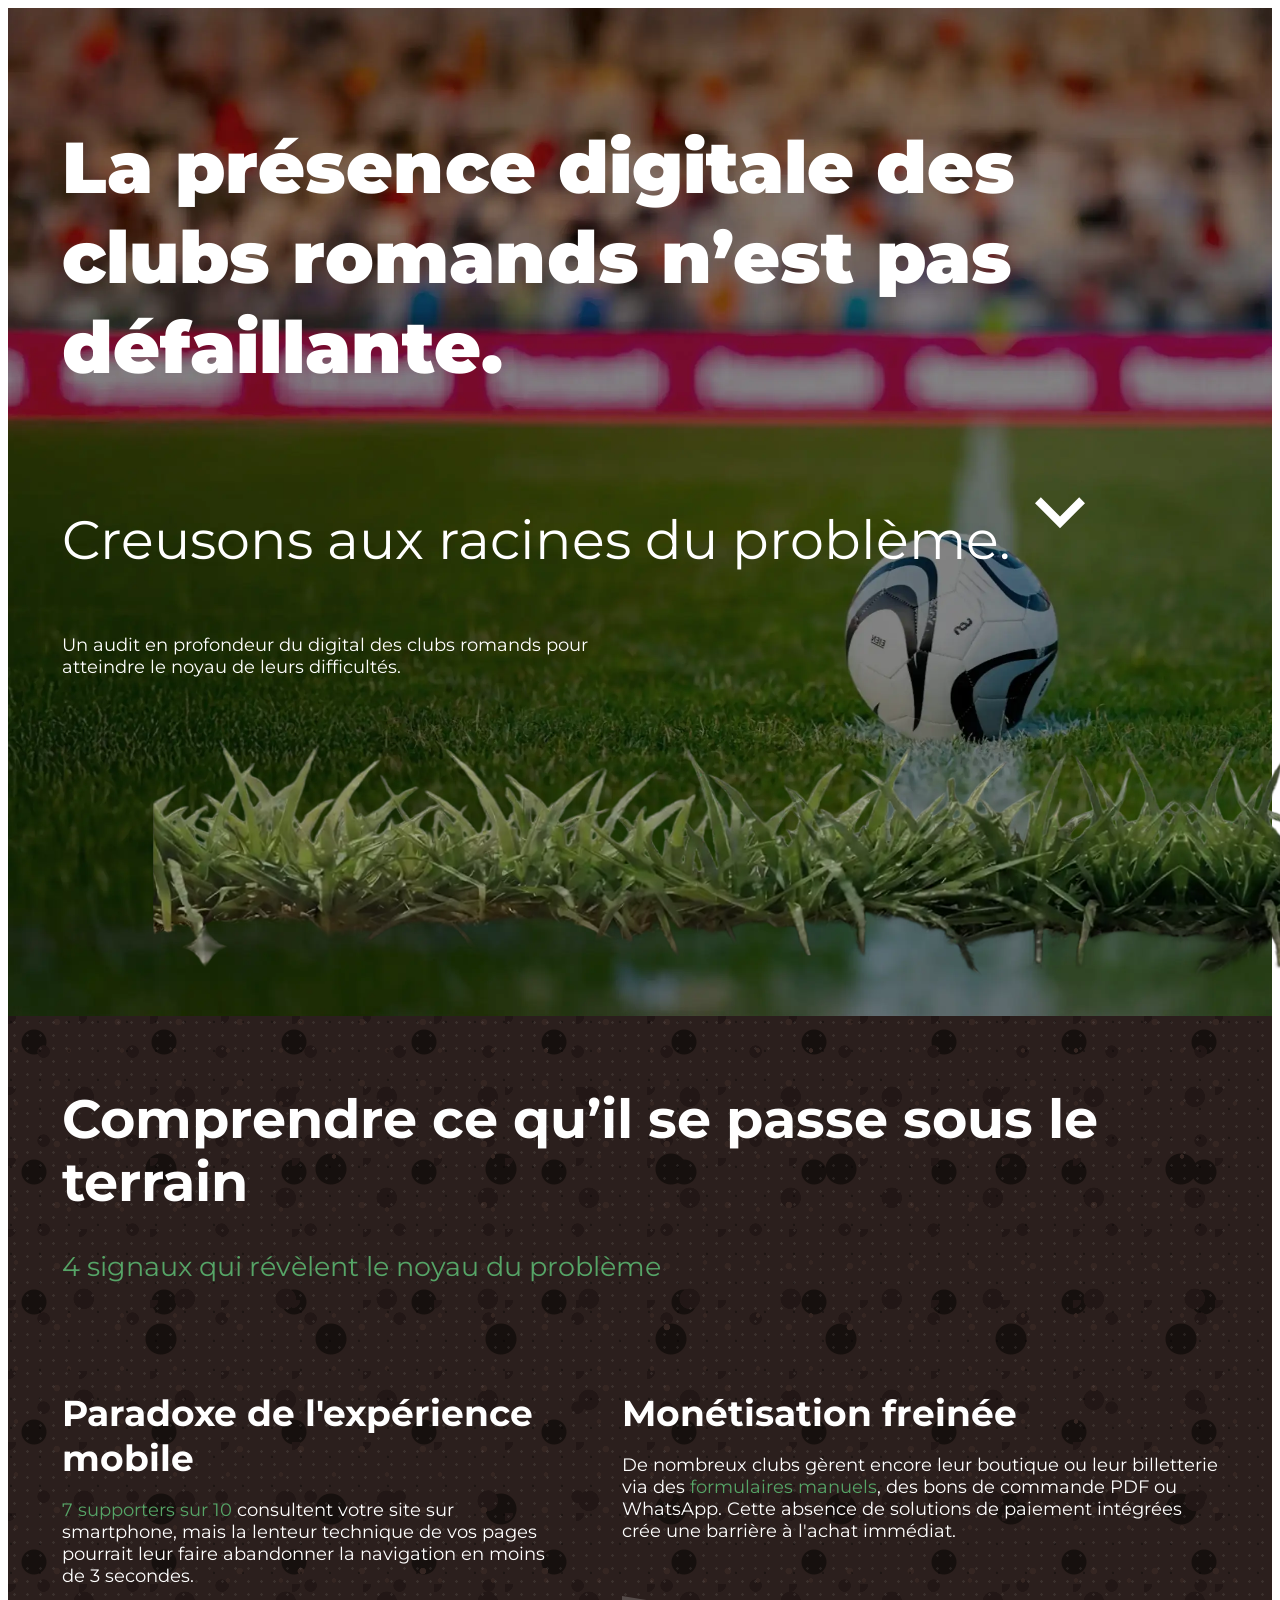
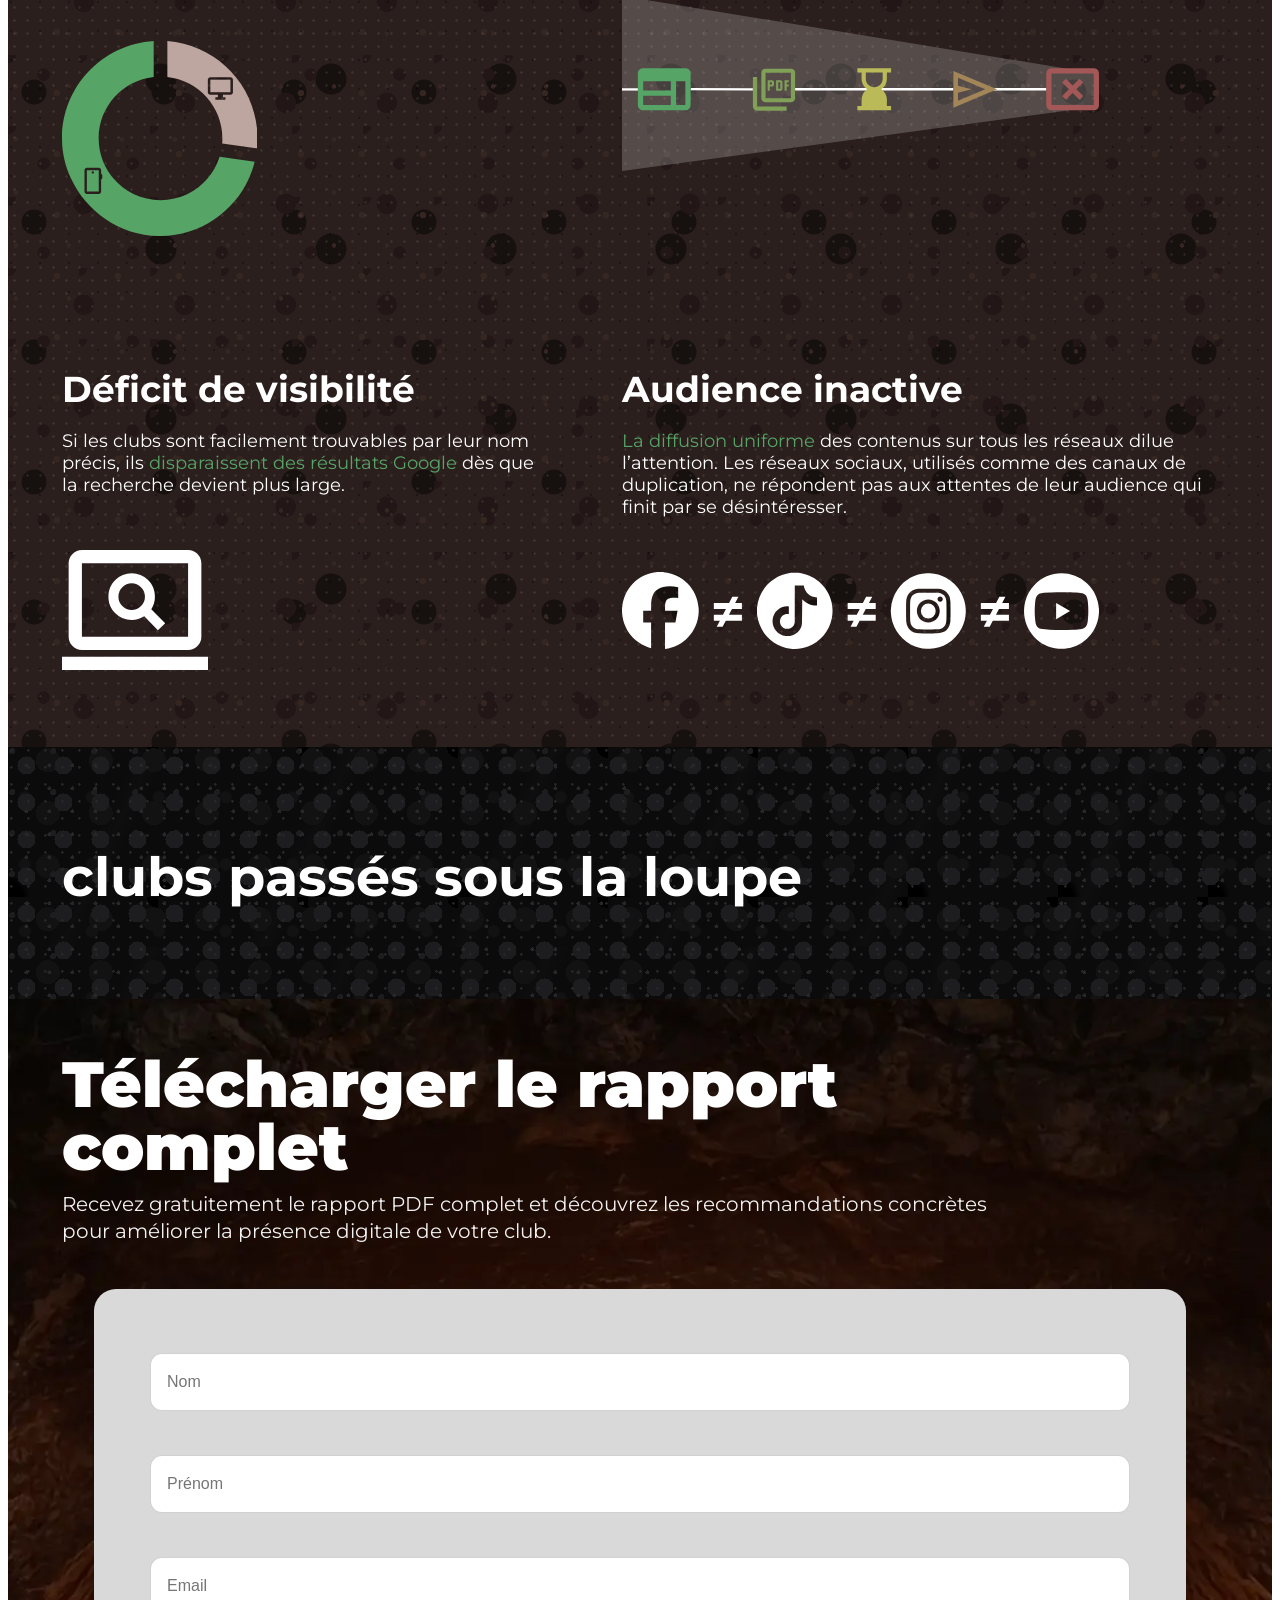
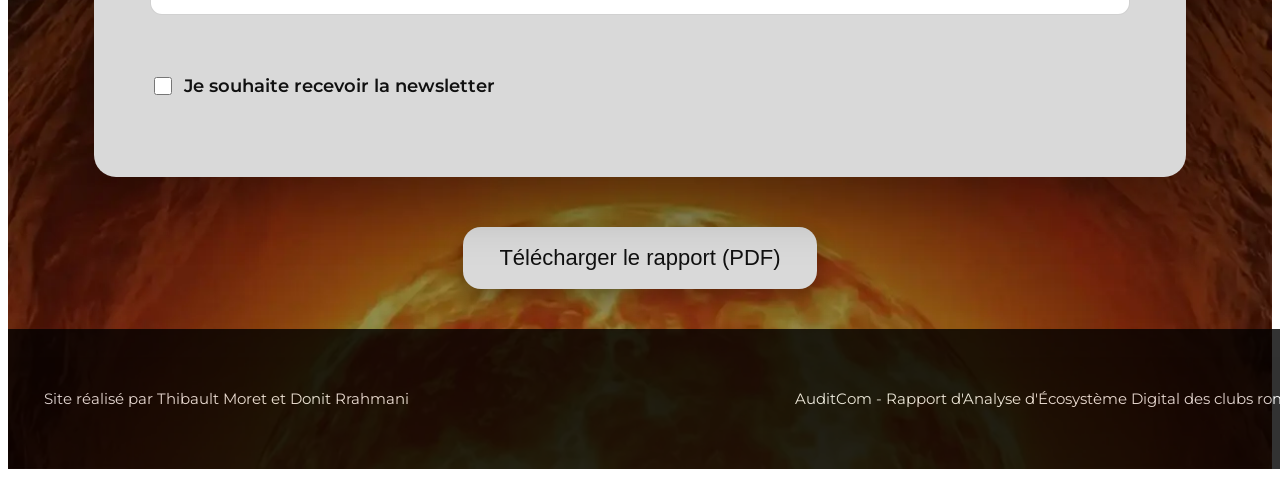
==== index.html @ 9ceaf9d6 "Test d'inversion des sections pour compréhension du concept" ====
<!DOCTYPE html>
<html lang="fr">

<head>
    <meta charset="UTF-8">
    <meta name="viewport" content="width=device-width, initial-scale=1.0">
    <title>Rapport d'analyse d'écosystème digital des clubs de football romands</title>
    <link rel="stylesheet" href="css/style.css">
    <script src="src/main.js" type="module" defer></script>

</head>

<body>
    <section id="hero">
        <h1>La présence digitale des clubs romands n’est pas défaillante.</h1>
        <div>
            <h2>Creusons aux racines du problème.</h2>
            <a href="#teams">
                <img src="img/arrow_down.svg" alt="Voir les équipes">
            </a>
        </div>
        <p>Un audit en profondeur du digital des clubs romands pour atteindre le noyau de leurs difficultés.</p>
        <img src="/img/grass-hero.webp" class="divider-img">

    </section>
    <section id="insights" class="soil-background">
        <h2>Comprendre ce qu’il se passe sous le terrain</h2>
        <h4>4 signaux qui révèlent le noyau du problème</h4>
        <div class="insight-grid">
            <div id="mobile-experience" class="insight">
                <h3>Paradoxe de l'expérience mobile</h3>
                <p><strong>7 supporters sur 10</strong> consultent votre site sur smartphone, mais la lenteur technique
                    de vos pages
                    pourrait
                    leur faire abandonner la navigation en moins de 3 secondes.</p>
                <img src="img/graphic.svg" alt="Graphique des supports digitaux">
            </div>
            <div id="conversion-tunel" class="insight">
                <h3>Monétisation freinée</h3>
                <p>De nombreux clubs gèrent encore leur boutique ou leur billetterie via des <strong>formulaires
                        manuels</strong>, des
                    bons
                    de commande PDF ou WhatsApp. Cette absence de solutions de paiement intégrées crée une barrière à
                    l'achat immédiat.</p>
                <img src="img/conversion_tunel.svg" alt="Tunel de conversion">
            </div>
            <div id="search" class="insight">
                <h3>Déficit de visibilité</h3>
                <p>Si les clubs sont facilement trouvables par leur nom précis, ils <strong>disparaissent des résultats
                        Google</strong>
                    dès que la recherche devient plus large.</p>
                <img src="img/web_search.svg" alt="Icône de recherche web">
            </div>
            <div id="social-media" class="insight">
                <h3>Audience inactive</h3>
                <p><strong>La diffusion uniforme</strong> des contenus sur tous les réseaux dilue l’attention. Les
                    réseaux sociaux,
                    utilisés comme des canaux de duplication, ne répondent pas aux attentes de leur audience qui finit
                    par se
                    désintéresser.</p>
                <img src="img/social_media.svg" alt="La différence d'audience entre les réseaux sociaux">
            </div>
        </div>
    </section>
    <section id="teams" class="stone-background">
        <!-- data-bind-global="count" : Affiche le nombre total de rapports (métadonnées globales) -->
        <h2><span data-bind-global="count"></span> clubs passés sous la loupe</h2>
        <!-- id="teamList" : Conteneur où seront ajoutés dynamiquement les éléments de l'équipe. Le nom de cet ID ne doit pas être modifié. -->
        <div id="teamList">
        </div>
    </section>
    <section id="download">
        <div class="download-intro">
            <h2>Télécharger le rapport complet</h2>
            <p>Recevez gratuitement le rapport PDF complet et découvrez les recommandations concrètes pour améliorer la
                présence digitale de votre club.</p>
        </div>
        <!-- id="messageContainer" : Conteneur pour afficher les messages de succès ou d'erreur. Le nom de cet ID ne doit pas être modifié. -->
        <div id="messageContainer">
        </div>

        <!-- id="downloadForm" : Formulaire pour télécharger le PDF. Le nom de cet ID ne doit pas être modifié. -->
        <form id="downloadForm">
            <input type="text" name="lastName" placeholder="Nom">
            <input type="text" name="firstName" placeholder="Prénom">
            <input type="email" name="email" placeholder="Email">
            <input type="checkbox" name="newsletterAgreement" id="consent">
            <label for="consent">Je souhaite recevoir la newsletter</label>
        </form>

        <button type="submit" form="downloadForm" class="download-button">
            Télécharger le rapport (PDF)
        </button>
        <footer>
            <h5>Site réalisé par Thibault Moret et Donit Rrahmani</h5>
            <h5>AuditCom - Rapport d'Analyse d'Écosystème Digital des clubs romands</h5>
        </footer>
    </section>

</body>

</html>
---- css/style.css ----
@import "reset.css";
@import "default-style.css";
@import "variables.css";
@import "soil.css";
@import "stone.css";
@import "animation.css";
@import "responsive.css";

section#hero {
    height: 100vh;
    /* Image background */
    background-image:
        url('/img/hero-background.webp');

    /* Centering and scaling the background */
    background-position: bottom;
    background-repeat: no-repeat;
    background-size: cover;

    h1 {
        line-height: 5rem;
        margin-bottom: var(--big-space);
    }

    h2 {
        font-weight: var(--regular);
        font-size: 3rem;
    }

    div {
        display: flex;
    }

    a img {
        position: relative;
        z-index: 3;
        width: 100px;
        justify-self: center;
    }

    p {
        width: 50%;
    }
}

.divider-img {
    display: block;
    position: absolute;
    z-index: 2;
    left: 0;
    bottom: -100px;
    height: 800px;
    object-fit: cover;
}

section#teams {

    h2 {
        margin-bottom: calc(2*var(--space));
    }

    div {
        display: flex;
        flex-wrap: wrap;
        gap: var(--space);
        text-align: center;

        * {
            font-size: 1.5rem;
            font-weight: var(--regular);
            padding: 0 0.5rem;
        }
    }
}

section#insights {
    h2 {
        margin-top: var(--space);
        margin-bottom: var(--space);
    }

    h4 {
        font-size: 1.5rem;
        font-weight: var(--regular);
        color: var(--color-accent);
    }

    div.insight-grid {
        margin-top: var(--big-space);
        display: grid;
        grid-template-columns: 9fr 11fr;
        grid-template-rows: auto auto;
        gap: var(--big-space);

        div {
            margin-bottom: var(--space);

            h3 {
                line-height: 2.5rem;
                margin-bottom: var(--space);
            }

            img {
                margin-top: 2rem;
            }
        }
    }
}

div#mobile-experience {
    img {
        justify-self: center;
        width: 40%;
    }
}

div#conversion-tunel {
    img {
        justify-self: center;
        width: 80%;
    }
}

div#search {
    img {
        justify-self: center;
        width: 30%;
    }
}

div#social-media {
    img {
        justify-self: center;
        width: 80%;
    }
}


/* SECTION DOWNLOAD (style maquette) */
section#download {
    position: relative;/*
    min-height: 100vh;
    padding: 70px 60px;
    overflow: hidden; */
    font-style: normal;
    padding-bottom: 10rem;
    background-image:
        url('/img/form-background.webp');

    /* Centering and scaling the background */
    background-position: bottom;
    background-repeat: no-repeat;
    background-size: cover;
    display: flex;
    flex-direction: column;
    align-items: flex-start;
    gap: 22px;
}

/* Overlay sombre pour lisibilité */
section#download::before {
    content: "";
    position: absolute;
    inset: 0;
    /*     background:
      linear-gradient(90deg, rgba(0,0,0,.55), rgba(0,0,0,.20) 60%, rgba(0,0,0,.08)),
      radial-gradient(circle at top left, rgba(255,255,255,.10), transparent 55%);
 */
    pointer-events: none;
}

/* Mettre le contenu au-dessus de l’overlay */
section#download .download-intro,
section#download #messageContainer,
section#download #downloadForm {
    position: relative;
    z-index: 1;
}

/* Titre + texte comme la maquette */
section#download .download-intro {
    max-width: 980px;
}

section#download .download-intro h2 {
    margin: 0 0 12px 0;
    color: #fff;
    font-size: clamp(42px, 5vw, 64px);
    font-weight: 900;

    /*     text-decoration: underline; */
    text-underline-offset: 12px;
    text-decoration-thickness: 4px;
}

section#download .download-intro p {
    margin: 0;
    max-width: 75ch;
    line-height: 1.35;
    font-size: clamp(16px, 1.6vw, 20px);
    opacity: 0.95;
}

/* Message container aligné */
section#download #messageContainer {
    width: min(980px, 92vw);
    align-self: center;
}

/* LA BOÎTE (le form devient la card) */
section#download #downloadForm {
    width: min(980px, 92vw);
    min-height: 360px;

    background: #d9d9d9;
    border-radius: 22px;
    padding: 64px 56px;

    box-shadow: 0 22px 60px rgba(0, 0, 0, .35);
    border: none;

    align-self: center;

    display: grid;
    gap: 14px;
}

/* Champs */
section#download #downloadForm input[type="text"],
section#download #downloadForm input[type="email"] {
    height: 56px;
    border-radius: 12px;
    border: 1px solid rgba(0, 0, 0, .18);
    padding: 0 16px;
    font-size: 16px;
    background: #fff;
    outline: none;
}

section#download #downloadForm input[type="text"]:focus,
section#download #downloadForm input[type="email"]:focus {
    border-color: rgba(0, 0, 0, .35);
    box-shadow: 0 0 0 4px rgba(0, 0, 0, .10);
}

/* Checkbox + label sur une ligne */
section#download #downloadForm #consent {
    width: 18px;
    height: 18px;
    accent-color: #111;
}

section#download #downloadForm label[for="consent"] {
    color: #111;
    font-weight: 600;
}

/* Place checkbox et label côte à côte */
section#download #downloadForm #consent,
section#download #downloadForm label[for="consent"] {
    align-self: center;
}

section#download #downloadForm #consent {
    justify-self: start;
}

/* Astuce pour les mettre sur la même ligne dans une grid :
   on force checkbox + label à occuper 2 colonnes */
section#download #downloadForm {
    grid-template-columns: 20px 1fr;
}

section#download #downloadForm input[type="text"],
section#download #downloadForm input[type="email"] {
    grid-column: 1 / -1;
}

section#download #downloadForm #consent {
    grid-column: 1 / 2;
}

section#download #downloadForm label[for="consent"] {
    grid-column: 2 / -1;
}

.download-button {
    align-self: center;
    margin-top: 28px;

    border: none;
    border-radius: 18px;
    padding: 18px 36px;

    background: #d9d9d9;
    color: #111;

    font-size: 22px;
    font-weight: 500;

    cursor: pointer;
    box-shadow: 0 10px 20px rgba(0, 0, 0, .25);

    transition: transform .15s ease, box-shadow .15s ease;
}

.download-button:hover {
    transform: translateY(-2px);
    box-shadow: 0 14px 26px rgba(0, 0, 0, .35);
}

footer {
    /* annule le padding du body */
    width: 100vw;
    position: absolute;
    bottom: 0;
    left: 0;
    background-color: rgb(0, 0, 0);
    font-weight: var(--regular);
    background-color: black;
    opacity: 0.8;
    padding: 2rem;
    display: flex;
    justify-content: space-between;

    :nth-child(2) {
        text-align: right;
    }

    h5 {
        font-weight: var(--regular);
    }
}



@media screen and (max-width: 800px) {
    html {
        font-size: 16px;

        section {
            padding: 2rem;
        }

        #hero {
            background-position: calc(50% - 200px) bottom;
            display: flex;
            flex-direction: column;
            justify-content: space-around;

            h1 {
                font-size: 2rem;
                line-height: 3rem;
            }

            h2 {
                font-size: 2rem;
                line-height: 3rem;
                margin-bottom: var(--space);
            }

            div {
                flex-direction: column;
            }

            p {
                width: 100%;
            }
        }

        .divider-img {
            height: 500px;
            bottom: -70px;
        }

        #teams {
            h2 {
                font-size: 2rem;
                line-height: 3rem;
            }

            div#teamList {
                display: grid;
                gap: 0;
                grid-template-columns: 1fr 1fr;
                align-items: center;
                justify-items: left;

                * {
                    padding: 0.2rem 0;
                    font-size: 0.8rem;
                }
            }
        }

        #insights {
            h2 {
                font-size: 2rem;
                line-height: 3rem;
            }

            h4 {
                font-size: 1rem;
            }

            div.insight-grid {
                display: flex;
                flex-direction: column;

                h3 {
                    font-size: 2rem;
                }
            }
        }

        footer {
            :nth-child(2) {
                text-align: right;
            }

            h5 {
                font-size: 0.6rem;
                font-weight: var(--regular);
            }
        }
    }
}
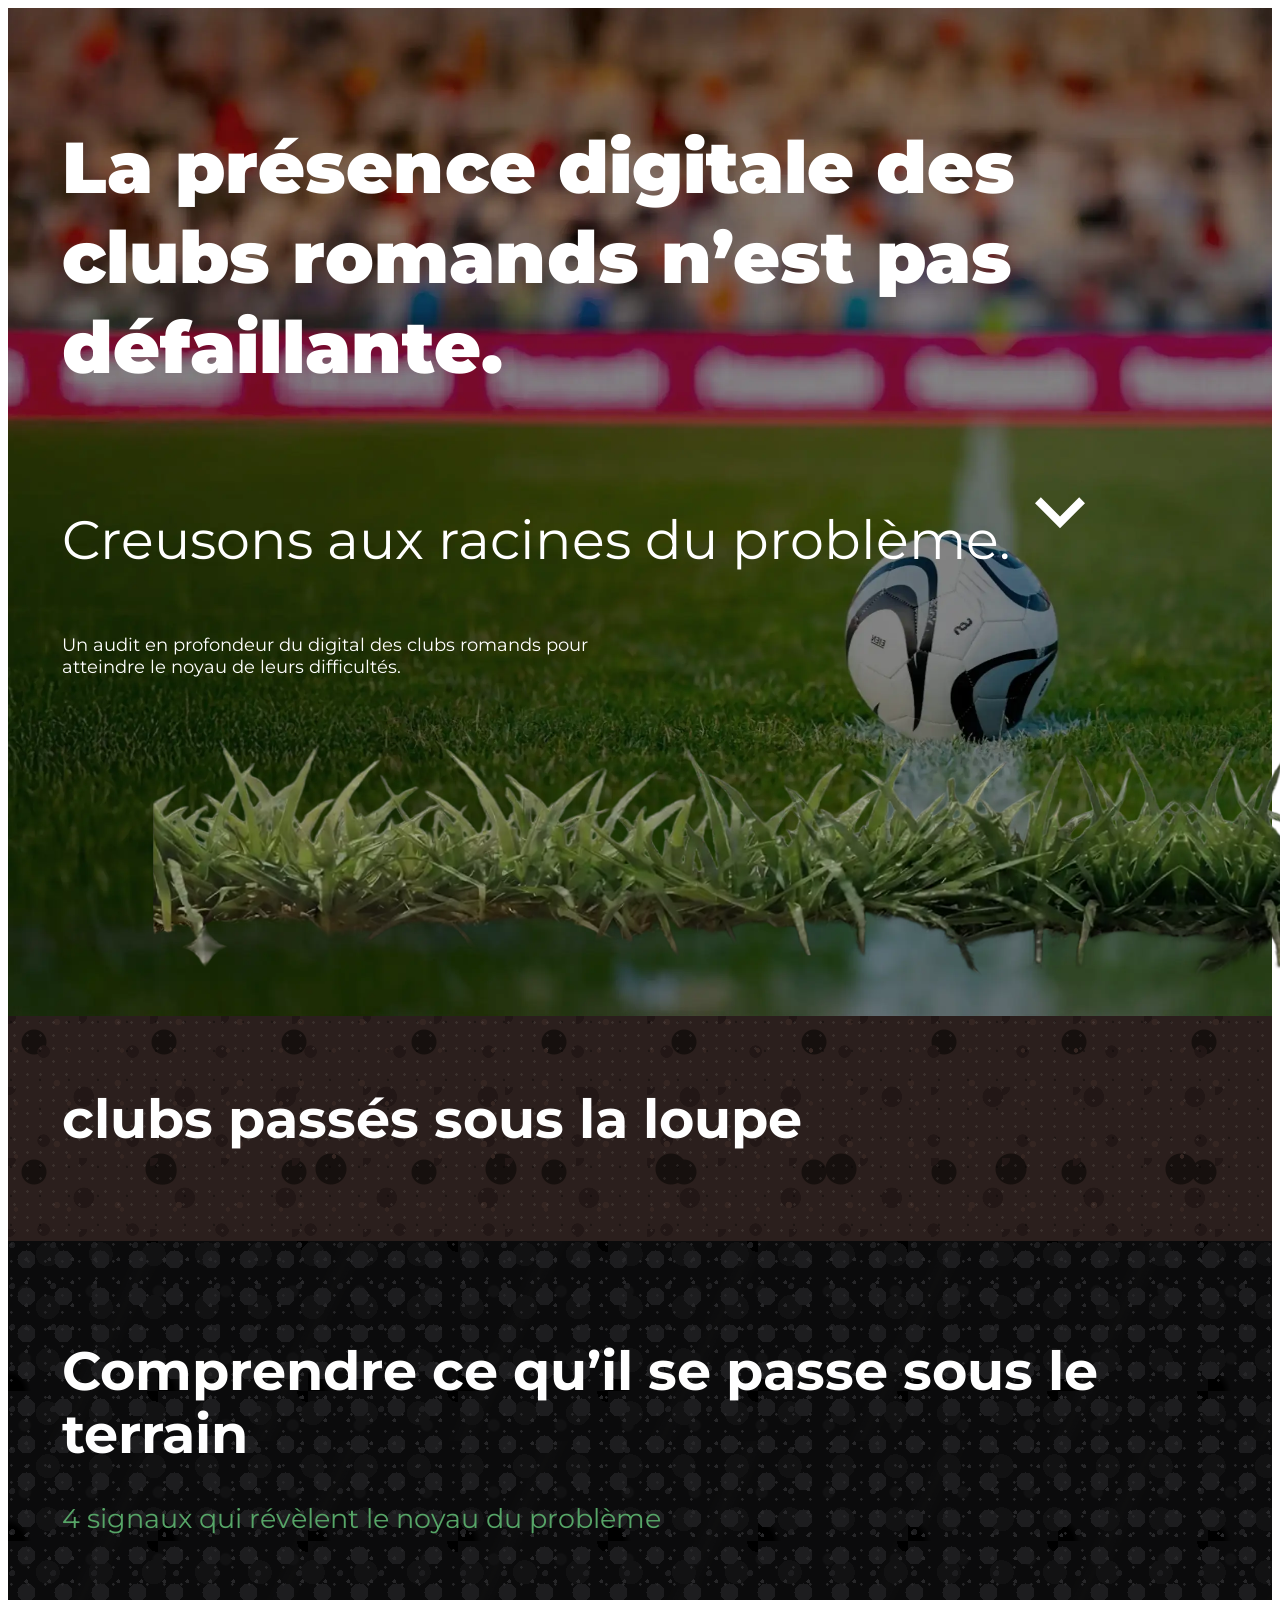
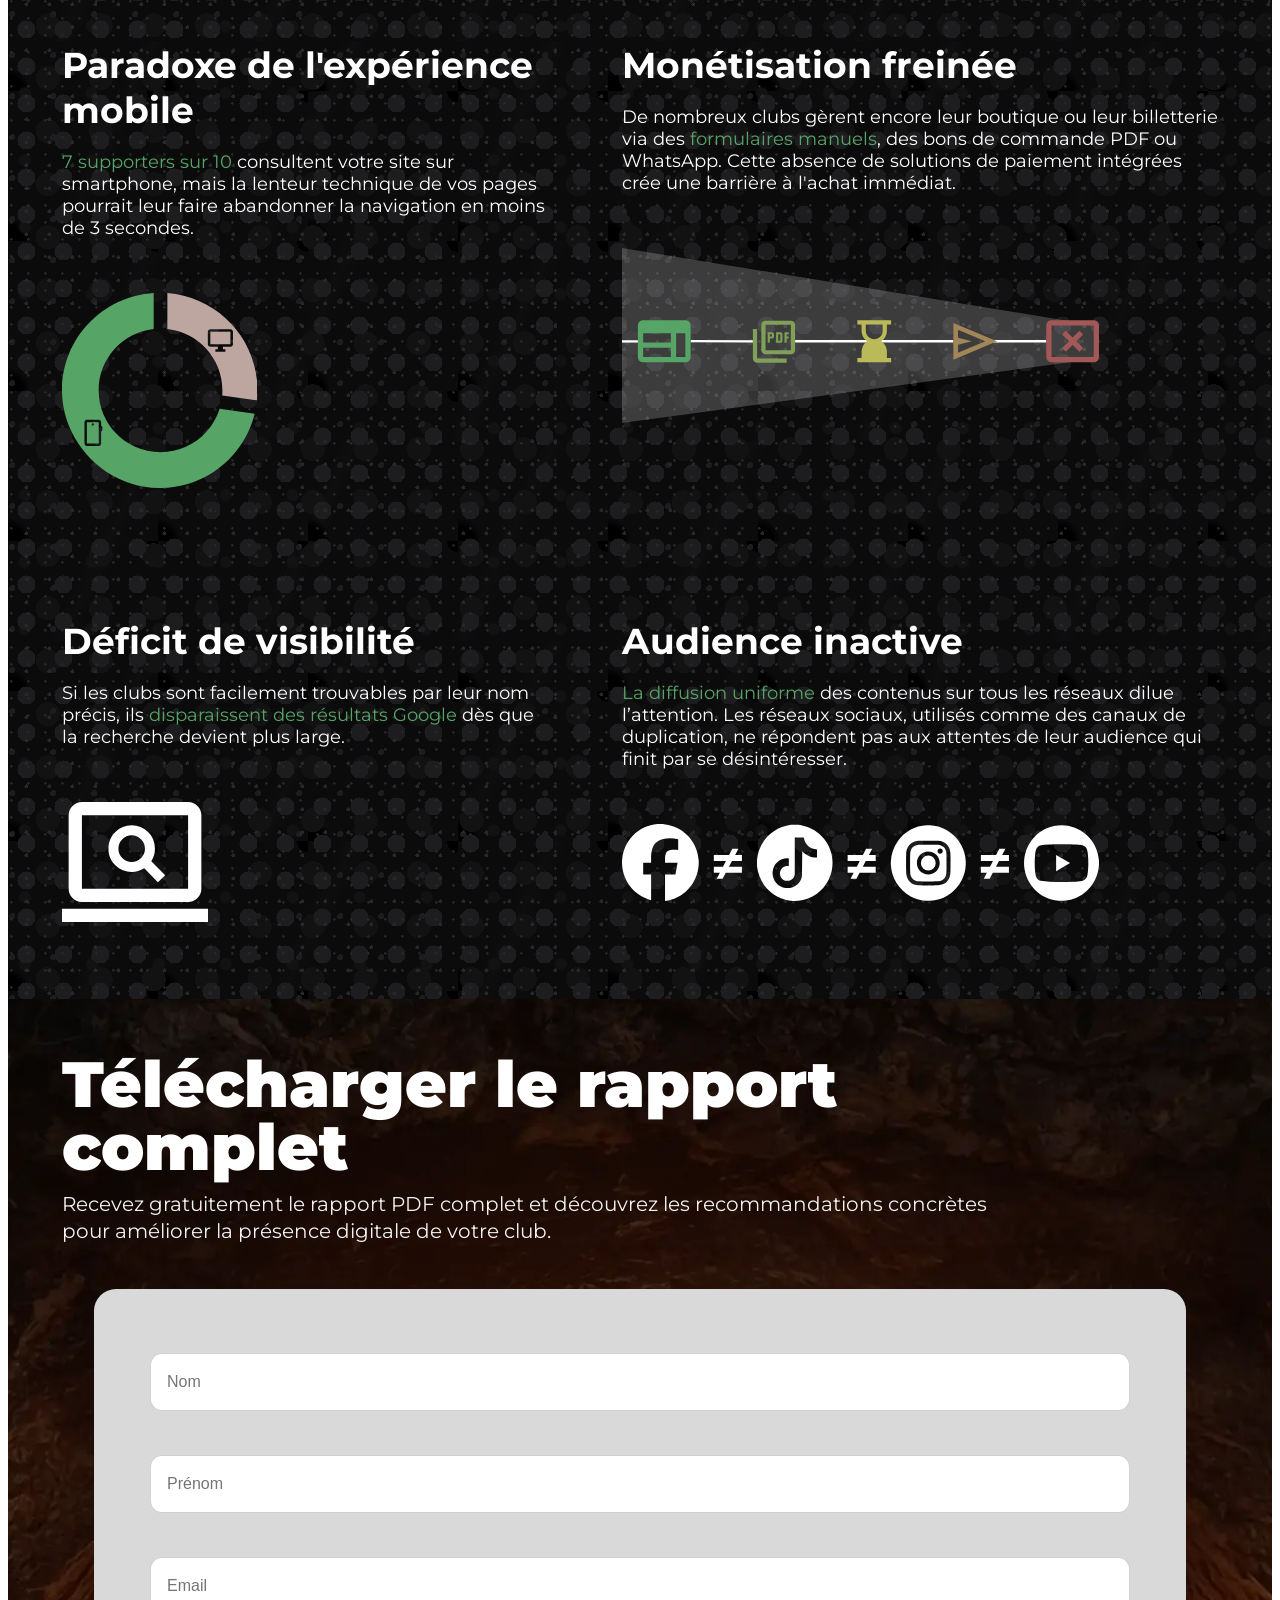
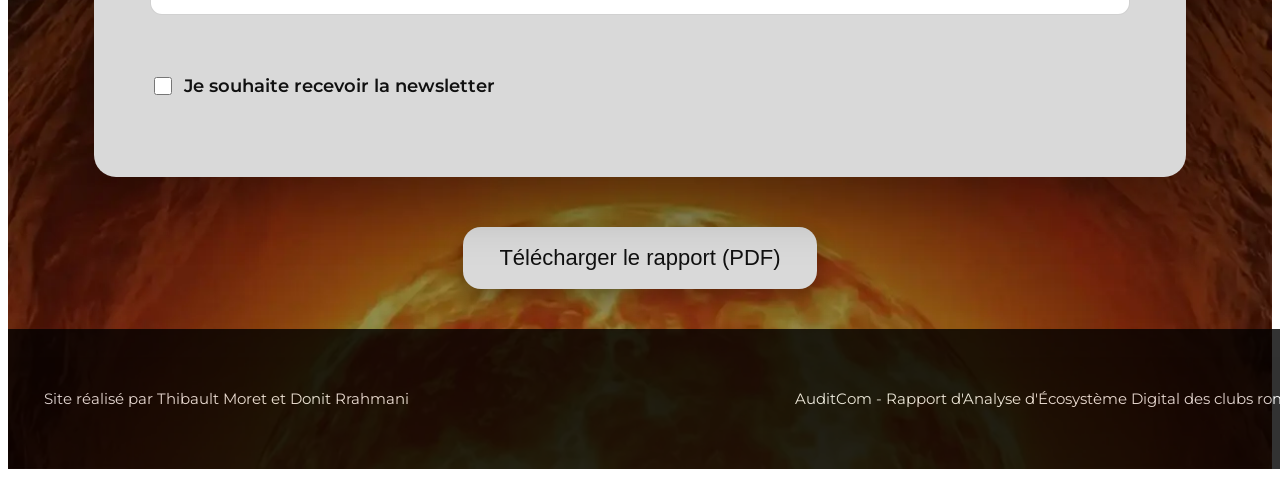
==== commit a84b97f7: "commit de synchronisation v2" ====
--- a/index.html
+++ b/index.html
@@ -23,7 +23,14 @@
         <img src="/img/grass-hero.webp" class="divider-img">
 
     </section>
-    <section id="insights" class="soil-background">
+    <section id="teams" class="soil-background">
+        <!-- data-bind-global="count" : Affiche le nombre total de rapports (métadonnées globales) -->
+        <h2><span data-bind-global="count"></span> clubs passés sous la loupe</h2>
+        <!-- id="teamList" : Conteneur où seront ajoutés dynamiquement les éléments de l'équipe. Le nom de cet ID ne doit pas être modifié. -->
+        <div id="teamList">
+        </div>
+    </section>
+    <section id="insights" class="stone-background">
         <h2>Comprendre ce qu’il se passe sous le terrain</h2>
         <h4>4 signaux qui révèlent le noyau du problème</h4>
         <div class="insight-grid">
@@ -53,20 +60,11 @@
             </div>
             <div id="social-media" class="insight">
                 <h3>Audience inactive</h3>
-                <p><strong>La diffusion uniforme</strong> des contenus sur tous les réseaux dilue l’attention. Les
-                    réseaux sociaux,
-                    utilisés comme des canaux de duplication, ne répondent pas aux attentes de leur audience qui finit
-                    par se
+                <p><strong>La diffusion uniforme</strong> des contenus sur tous les réseaux dilue l’attention. Les réseaux sociaux,
+                    utilisés comme des canaux de duplication, ne répondent pas aux attentes de leur audience qui finit par se
                     désintéresser.</p>
                 <img src="img/social_media.svg" alt="La différence d'audience entre les réseaux sociaux">
             </div>
-        </div>
-    </section>
-    <section id="teams" class="stone-background">
-        <!-- data-bind-global="count" : Affiche le nombre total de rapports (métadonnées globales) -->
-        <h2><span data-bind-global="count"></span> clubs passés sous la loupe</h2>
-        <!-- id="teamList" : Conteneur où seront ajoutés dynamiquement les éléments de l'équipe. Le nom de cet ID ne doit pas être modifié. -->
-        <div id="teamList">
         </div>
     </section>
     <section id="download">
@@ -88,13 +86,13 @@
             <label for="consent">Je souhaite recevoir la newsletter</label>
         </form>
 
-        <button type="submit" form="downloadForm" class="download-button">
-            Télécharger le rapport (PDF)
-        </button>
-        <footer>
-            <h5>Site réalisé par Thibault Moret et Donit Rrahmani</h5>
-            <h5>AuditCom - Rapport d'Analyse d'Écosystème Digital des clubs romands</h5>
-        </footer>
+<button type="submit" form="downloadForm" class="download-button">
+  Télécharger le rapport (PDF)
+</button>
+    <footer>
+        <h5>Site réalisé par Thibault Moret et Donit Rrahmani</h5>
+        <h5>AuditCom - Rapport d'Analyse d'Écosystème Digital des clubs romands</h5>
+    </footer>
     </section>
 
 </body>
--- a/css/style.css
+++ b/css/style.css
@@ -56,6 +56,7 @@
 section#teams {
 
     h2 {
+        margin-top: var(--space);
         margin-bottom: calc(2*var(--space));
     }
 
@@ -75,7 +76,6 @@
 
 section#insights {
     h2 {
-        margin-top: var(--space);
         margin-bottom: var(--space);
     }
 
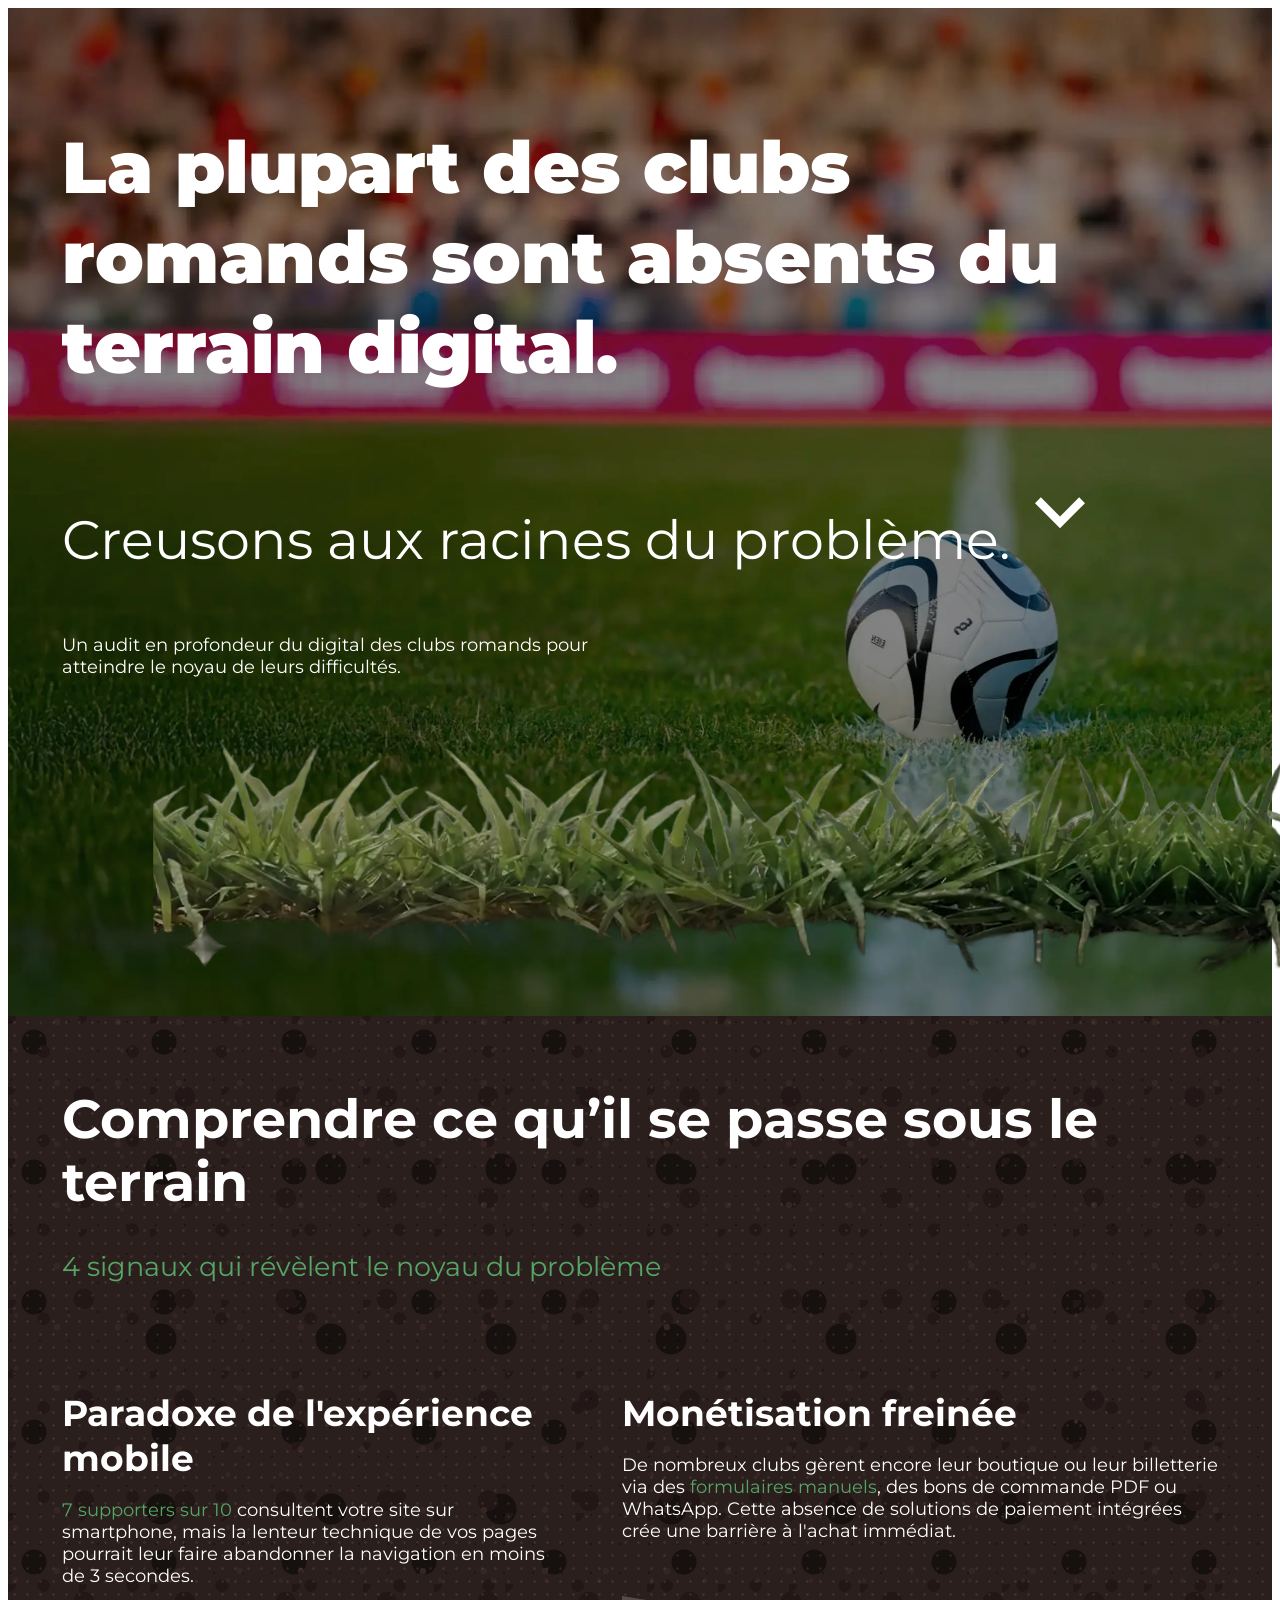
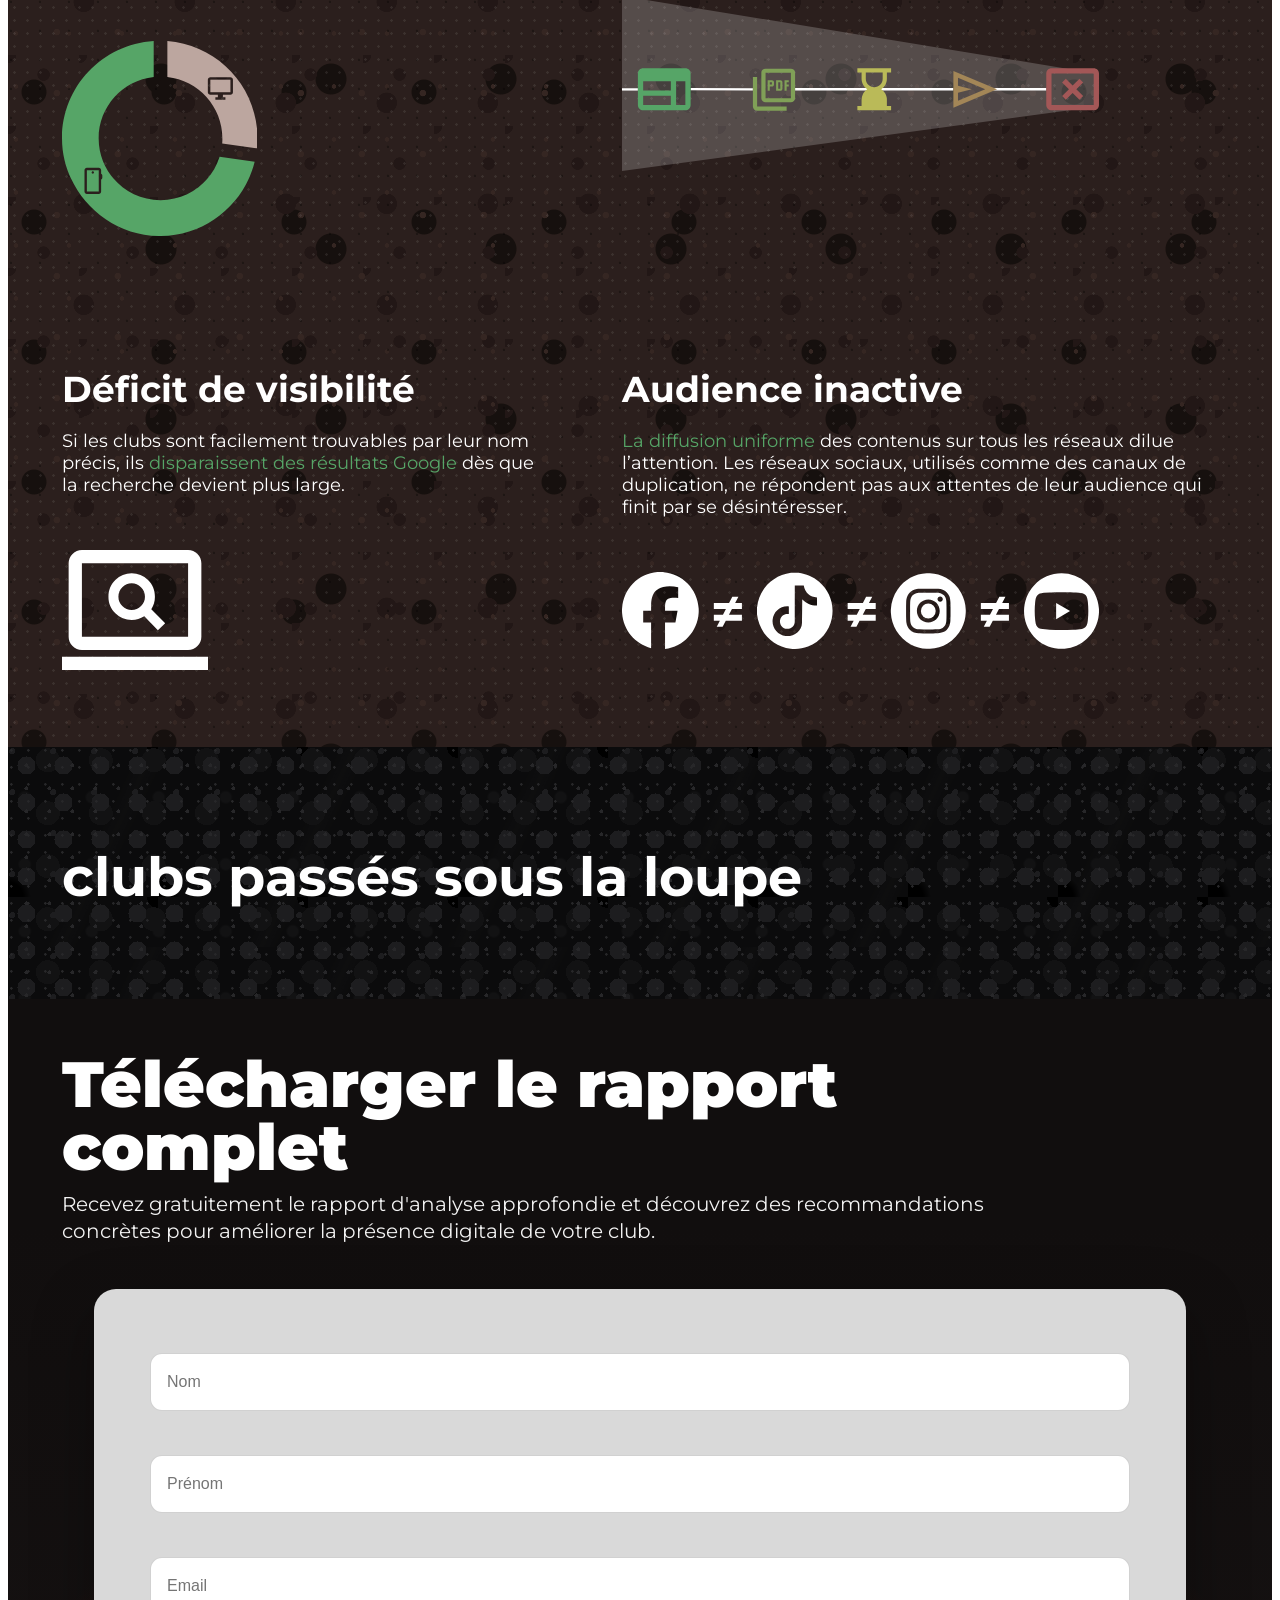
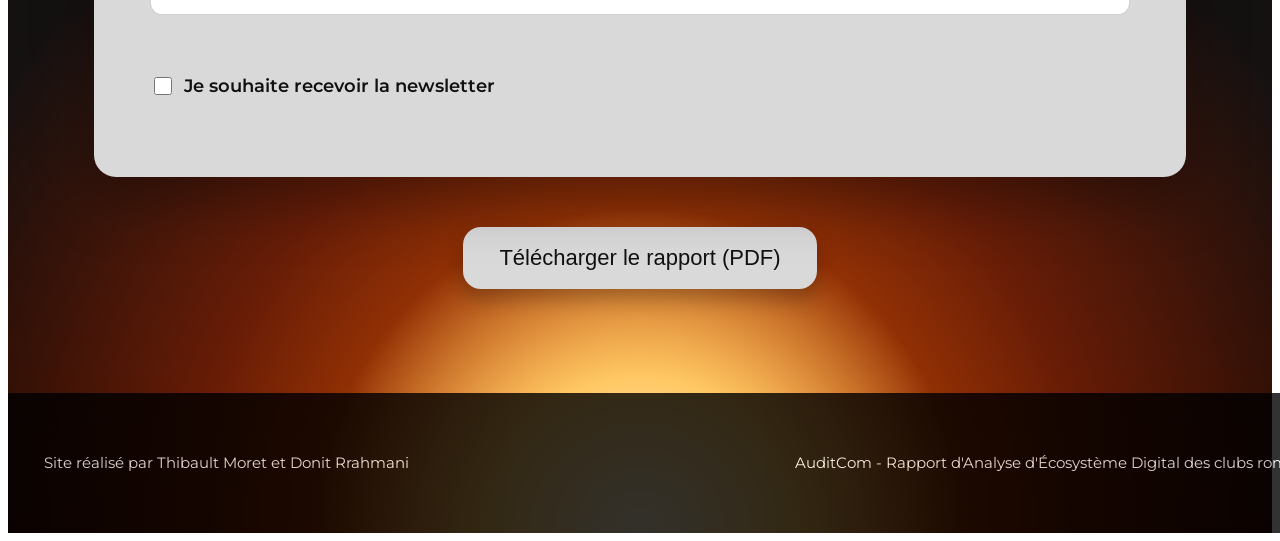
==== commit aad46e0a: "Amélioration des textes, implémentation de l'arrière-plan du formulaire en css" ====
--- a/index.html
+++ b/index.html
@@ -12,7 +12,7 @@
 
 <body>
     <section id="hero">
-        <h1>La présence digitale des clubs romands n’est pas défaillante.</h1>
+        <h1>La plupart des clubs romands sont absents du terrain digital.</h1>
         <div>
             <h2>Creusons aux racines du problème.</h2>
             <a href="#teams">
@@ -20,17 +20,10 @@
             </a>
         </div>
         <p>Un audit en profondeur du digital des clubs romands pour atteindre le noyau de leurs difficultés.</p>
-        <img src="/img/grass-hero.webp" class="divider-img">
+        <img src="img/grass-hero.webp" class="divider-img">
 
     </section>
-    <section id="teams" class="soil-background">
-        <!-- data-bind-global="count" : Affiche le nombre total de rapports (métadonnées globales) -->
-        <h2><span data-bind-global="count"></span> clubs passés sous la loupe</h2>
-        <!-- id="teamList" : Conteneur où seront ajoutés dynamiquement les éléments de l'équipe. Le nom de cet ID ne doit pas être modifié. -->
-        <div id="teamList">
-        </div>
-    </section>
-    <section id="insights" class="stone-background">
+    <section id="insights" class="soil-background">
         <h2>Comprendre ce qu’il se passe sous le terrain</h2>
         <h4>4 signaux qui révèlent le noyau du problème</h4>
         <div class="insight-grid">
@@ -60,17 +53,26 @@
             </div>
             <div id="social-media" class="insight">
                 <h3>Audience inactive</h3>
-                <p><strong>La diffusion uniforme</strong> des contenus sur tous les réseaux dilue l’attention. Les réseaux sociaux,
-                    utilisés comme des canaux de duplication, ne répondent pas aux attentes de leur audience qui finit par se
+                <p><strong>La diffusion uniforme</strong> des contenus sur tous les réseaux dilue l’attention. Les
+                    réseaux sociaux,
+                    utilisés comme des canaux de duplication, ne répondent pas aux attentes de leur audience qui finit
+                    par se
                     désintéresser.</p>
                 <img src="img/social_media.svg" alt="La différence d'audience entre les réseaux sociaux">
             </div>
         </div>
     </section>
-    <section id="download">
+    <section id="teams" class="stone-background">
+        <!-- data-bind-global="count" : Affiche le nombre total de rapports (métadonnées globales) -->
+        <h2><span data-bind-global="count"></span> clubs passés sous la loupe</h2>
+        <!-- id="teamList" : Conteneur où seront ajoutés dynamiquement les éléments de l'équipe. Le nom de cet ID ne doit pas être modifié. -->
+        <div id="teamList">
+        </div>
+    </section>
+    <section id="download" class="form-background">
         <div class="download-intro">
             <h2>Télécharger le rapport complet</h2>
-            <p>Recevez gratuitement le rapport PDF complet et découvrez les recommandations concrètes pour améliorer la
+            <p>Recevez gratuitement le rapport d'analyse approfondie et découvrez des recommandations concrètes pour améliorer la
                 présence digitale de votre club.</p>
         </div>
         <!-- id="messageContainer" : Conteneur pour afficher les messages de succès ou d'erreur. Le nom de cet ID ne doit pas être modifié. -->
@@ -86,13 +88,13 @@
             <label for="consent">Je souhaite recevoir la newsletter</label>
         </form>
 
-<button type="submit" form="downloadForm" class="download-button">
-  Télécharger le rapport (PDF)
-</button>
-    <footer>
-        <h5>Site réalisé par Thibault Moret et Donit Rrahmani</h5>
-        <h5>AuditCom - Rapport d'Analyse d'Écosystème Digital des clubs romands</h5>
-    </footer>
+        <button type="submit" form="downloadForm" class="download-button">
+            Télécharger le rapport (PDF)
+        </button>
+        <footer>
+            <h5>Site réalisé par Thibault Moret et Donit Rrahmani</h5>
+            <h5>AuditCom - Rapport d'Analyse d'Écosystème Digital des clubs romands</h5>
+        </footer>
     </section>
 
 </body>
--- a/css/style.css
+++ b/css/style.css
@@ -5,6 +5,7 @@
 @import "stone.css";
 @import "animation.css";
 @import "responsive.css";
+@import "noyau.css";
 
 section#hero {
     height: 100vh;
@@ -56,7 +57,6 @@
 section#teams {
 
     h2 {
-        margin-top: var(--space);
         margin-bottom: calc(2*var(--space));
     }
 
@@ -76,6 +76,7 @@
 
 section#insights {
     h2 {
+        margin-top: var(--space);
         margin-bottom: var(--space);
     }
 
@@ -144,13 +145,6 @@
     overflow: hidden; */
     font-style: normal;
     padding-bottom: 10rem;
-    background-image:
-        url('/img/form-background.webp');
-
-    /* Centering and scaling the background */
-    background-position: bottom;
-    background-repeat: no-repeat;
-    background-size: cover;
     display: flex;
     flex-direction: column;
     align-items: flex-start;
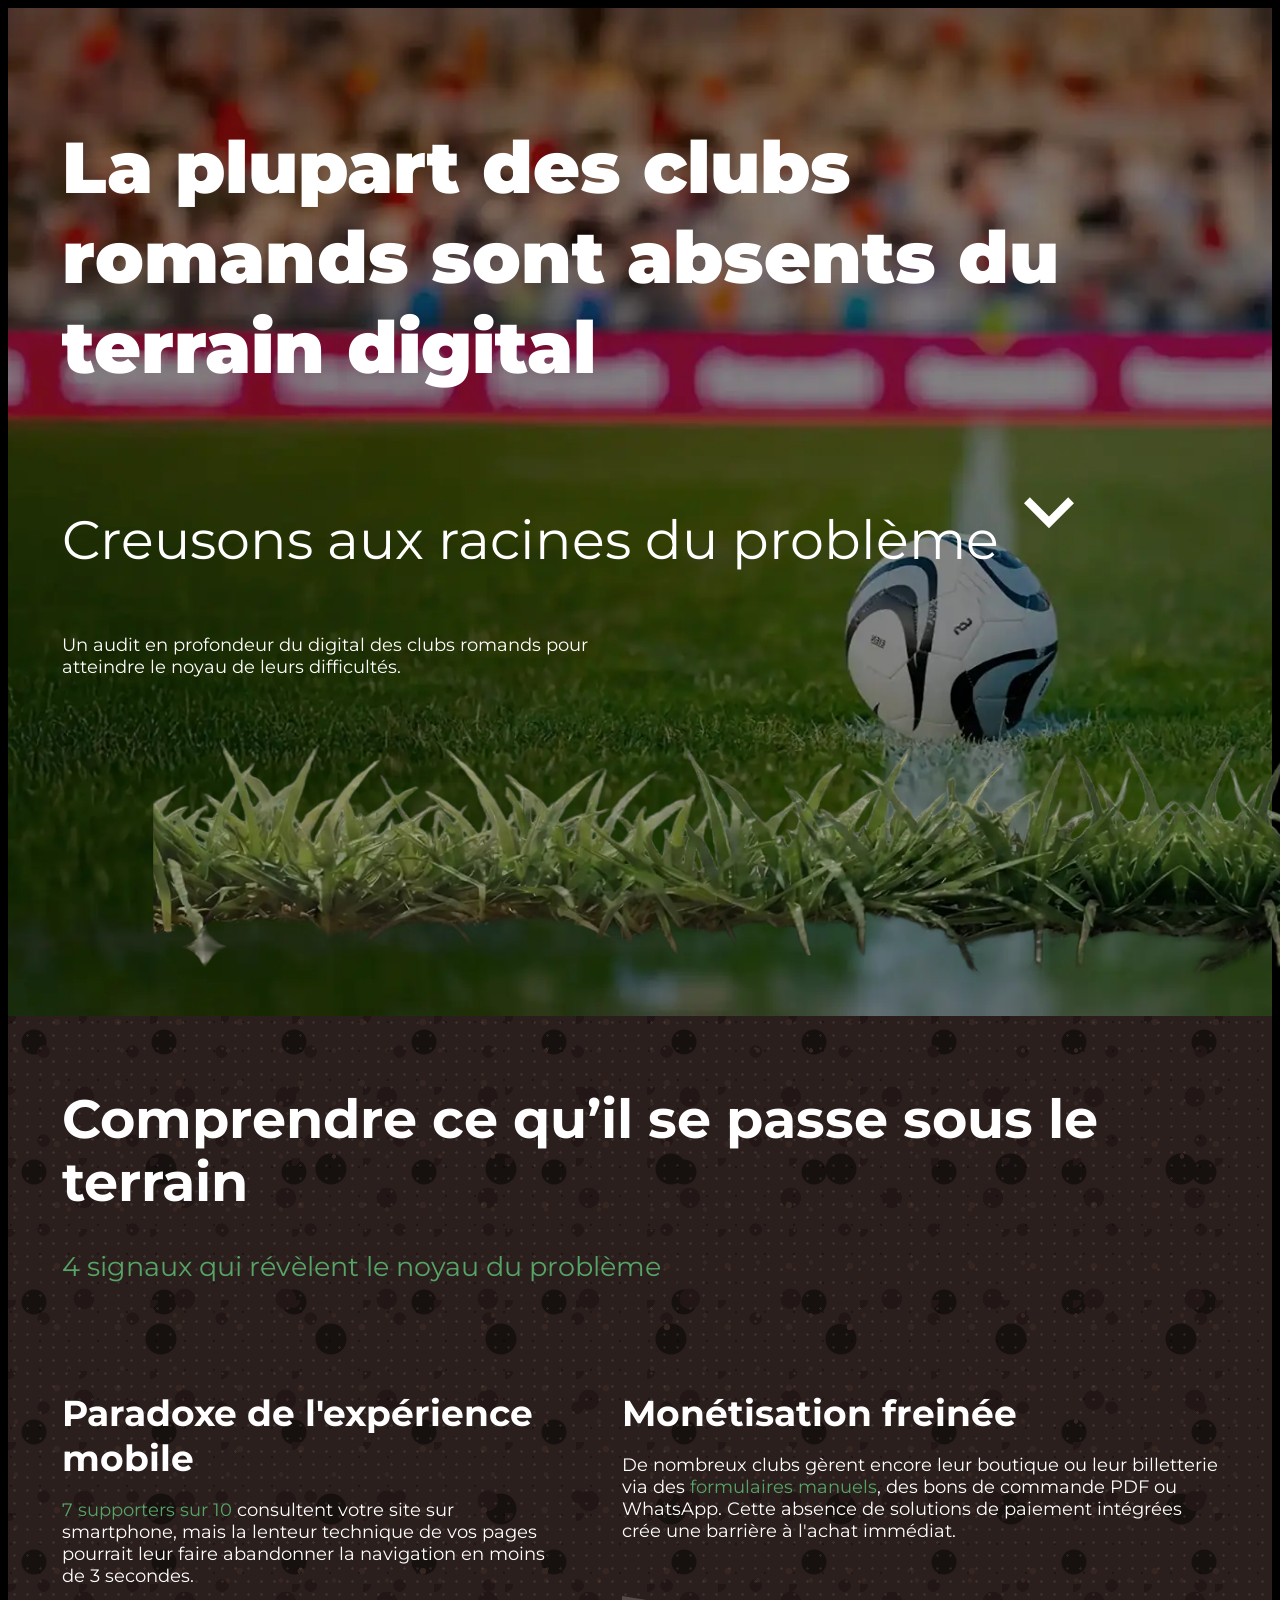
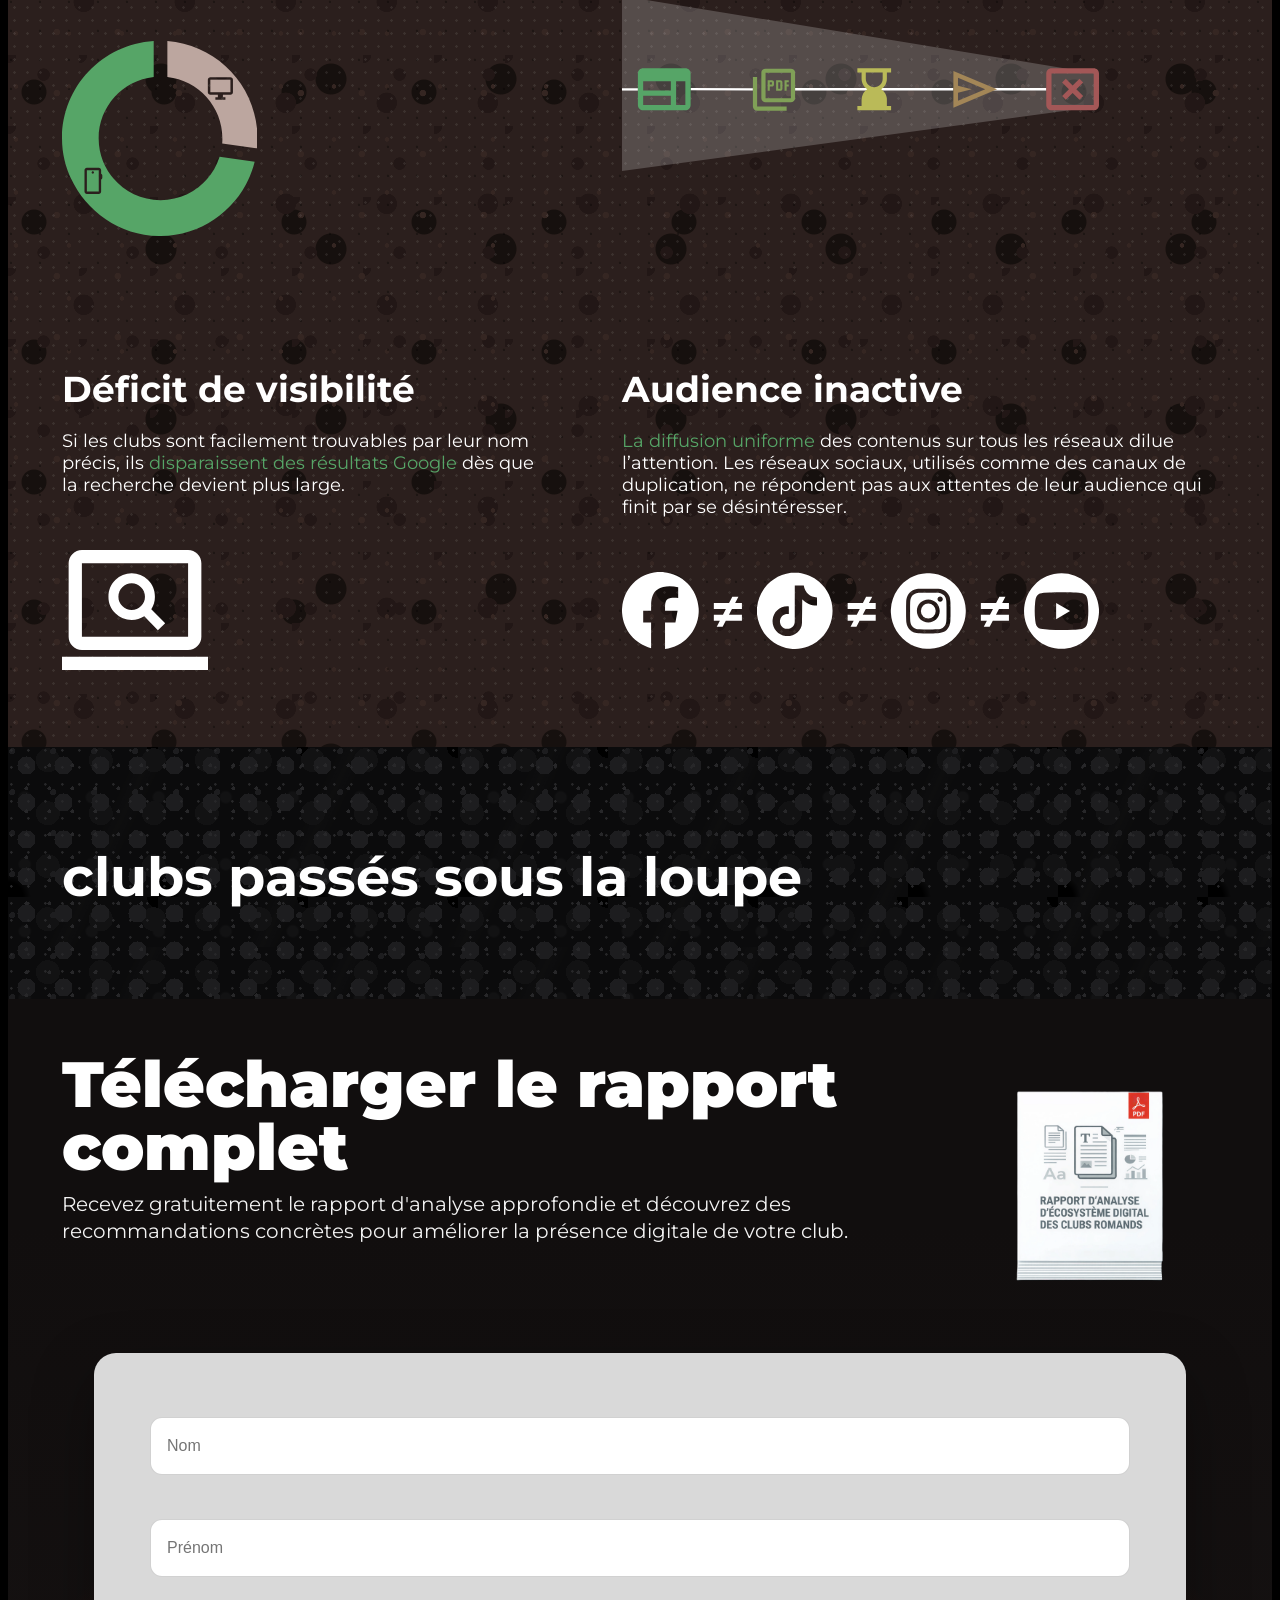
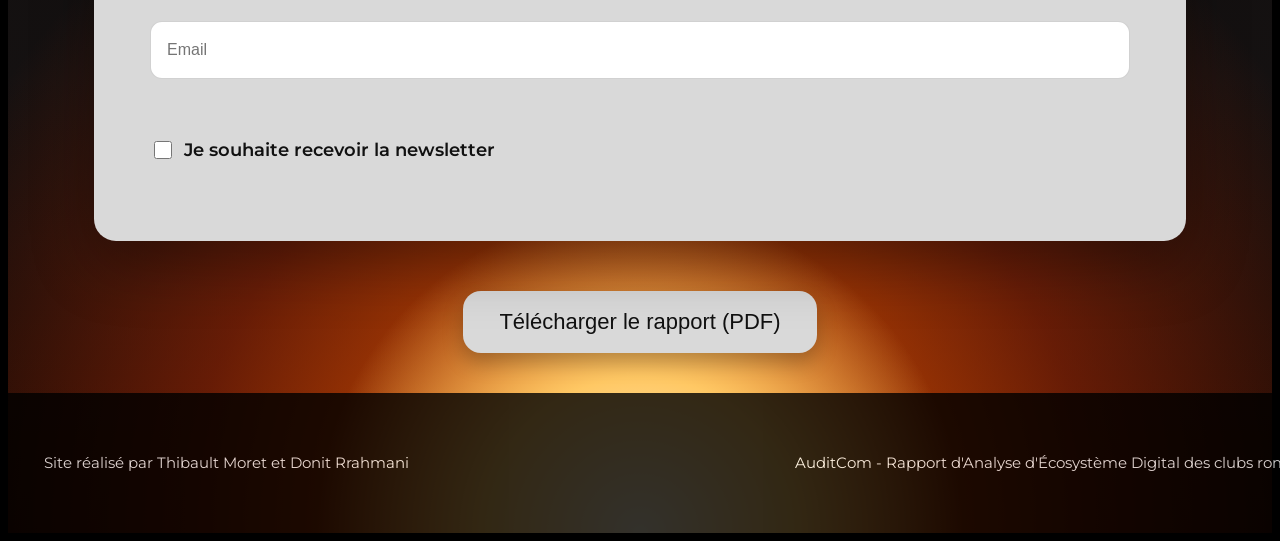
==== commit fd453308: "Commit final (normalement), balises opengraph, image du pdf" ====
--- a/index.html
+++ b/index.html
@@ -8,14 +8,27 @@
     <link rel="stylesheet" href="css/style.css">
     <script src="src/main.js" type="module" defer></script>
 
+    <!-- Open Graph -->
+    <meta property="og:type" content="website" />
+    <meta property="og:locale" content="fr_CH" />
+    <meta property="og:site_name" content="Rapport d'analyse d'écosystème digital des clubs de football romands" />
+
+    <meta property="og:title" content="Clubs romands : analyse de leur transformation digitale" />
+    <meta property="og:description"
+        content="Analyse approfondie de la visibilité digitale des clubs de football romands : SEO, réseaux sociaux, engagement des communautés et leviers de croissance." />
+    <meta property="og:url" content="https://donit01.github.io/AuditCom-template-Donit-Thibault/" />
+
+    <meta property="og:image" content="https://www.tonsite.ch/img/hero-background.webp" />
+    <meta property="og:image:alt" content="Analyse digitale des clubs de football romands" />
+
 </head>
 
 <body>
     <section id="hero">
-        <h1>La plupart des clubs romands sont absents du terrain digital.</h1>
+        <h1>La plupart des clubs romands sont absents du terrain digital</h1>
         <div>
-            <h2>Creusons aux racines du problème.</h2>
-            <a href="#teams">
+            <h2>Creusons aux racines du problème</h2>
+            <a href="#insights">
                 <img src="img/arrow_down.svg" alt="Voir les équipes">
             </a>
         </div>
@@ -70,10 +83,14 @@
         </div>
     </section>
     <section id="download" class="form-background">
+        <div class="download-title">
         <div class="download-intro">
             <h2>Télécharger le rapport complet</h2>
-            <p>Recevez gratuitement le rapport d'analyse approfondie et découvrez des recommandations concrètes pour améliorer la
+            <p>Recevez gratuitement le rapport d'analyse approfondie et découvrez des recommandations concrètes pour
+                améliorer la
                 présence digitale de votre club.</p>
+        </div>
+        <img src="img/report.png" alt="Icône du rapport en pdf">
         </div>
         <!-- id="messageContainer" : Conteneur pour afficher les messages de succès ou d'erreur. Le nom de cet ID ne doit pas être modifié. -->
         <div id="messageContainer">
@@ -88,6 +105,7 @@
             <label for="consent">Je souhaite recevoir la newsletter</label>
         </form>
 
+
         <button type="submit" form="downloadForm" class="download-button">
             Télécharger le rapport (PDF)
         </button>
--- a/css/style.css
+++ b/css/style.css
@@ -139,7 +139,8 @@
 
 /* SECTION DOWNLOAD (style maquette) */
 section#download {
-    position: relative;/*
+    position: relative;
+    /*
     min-height: 100vh;
     padding: 70px 60px;
     overflow: hidden; */
@@ -301,6 +302,15 @@
 .download-button:hover {
     transform: translateY(-2px);
     box-shadow: 0 14px 26px rgba(0, 0, 0, .35);
+}
+
+.download-title {
+    display: flex;
+    justify-content: center;
+    img {
+        height: 20vw;
+        width: auto;
+    }
 }
 
 footer {
@@ -407,6 +417,10 @@
             }
         }
 
+        .download-title img {
+            display: none !important;
+        }
+
         footer {
             :nth-child(2) {
                 text-align: right;
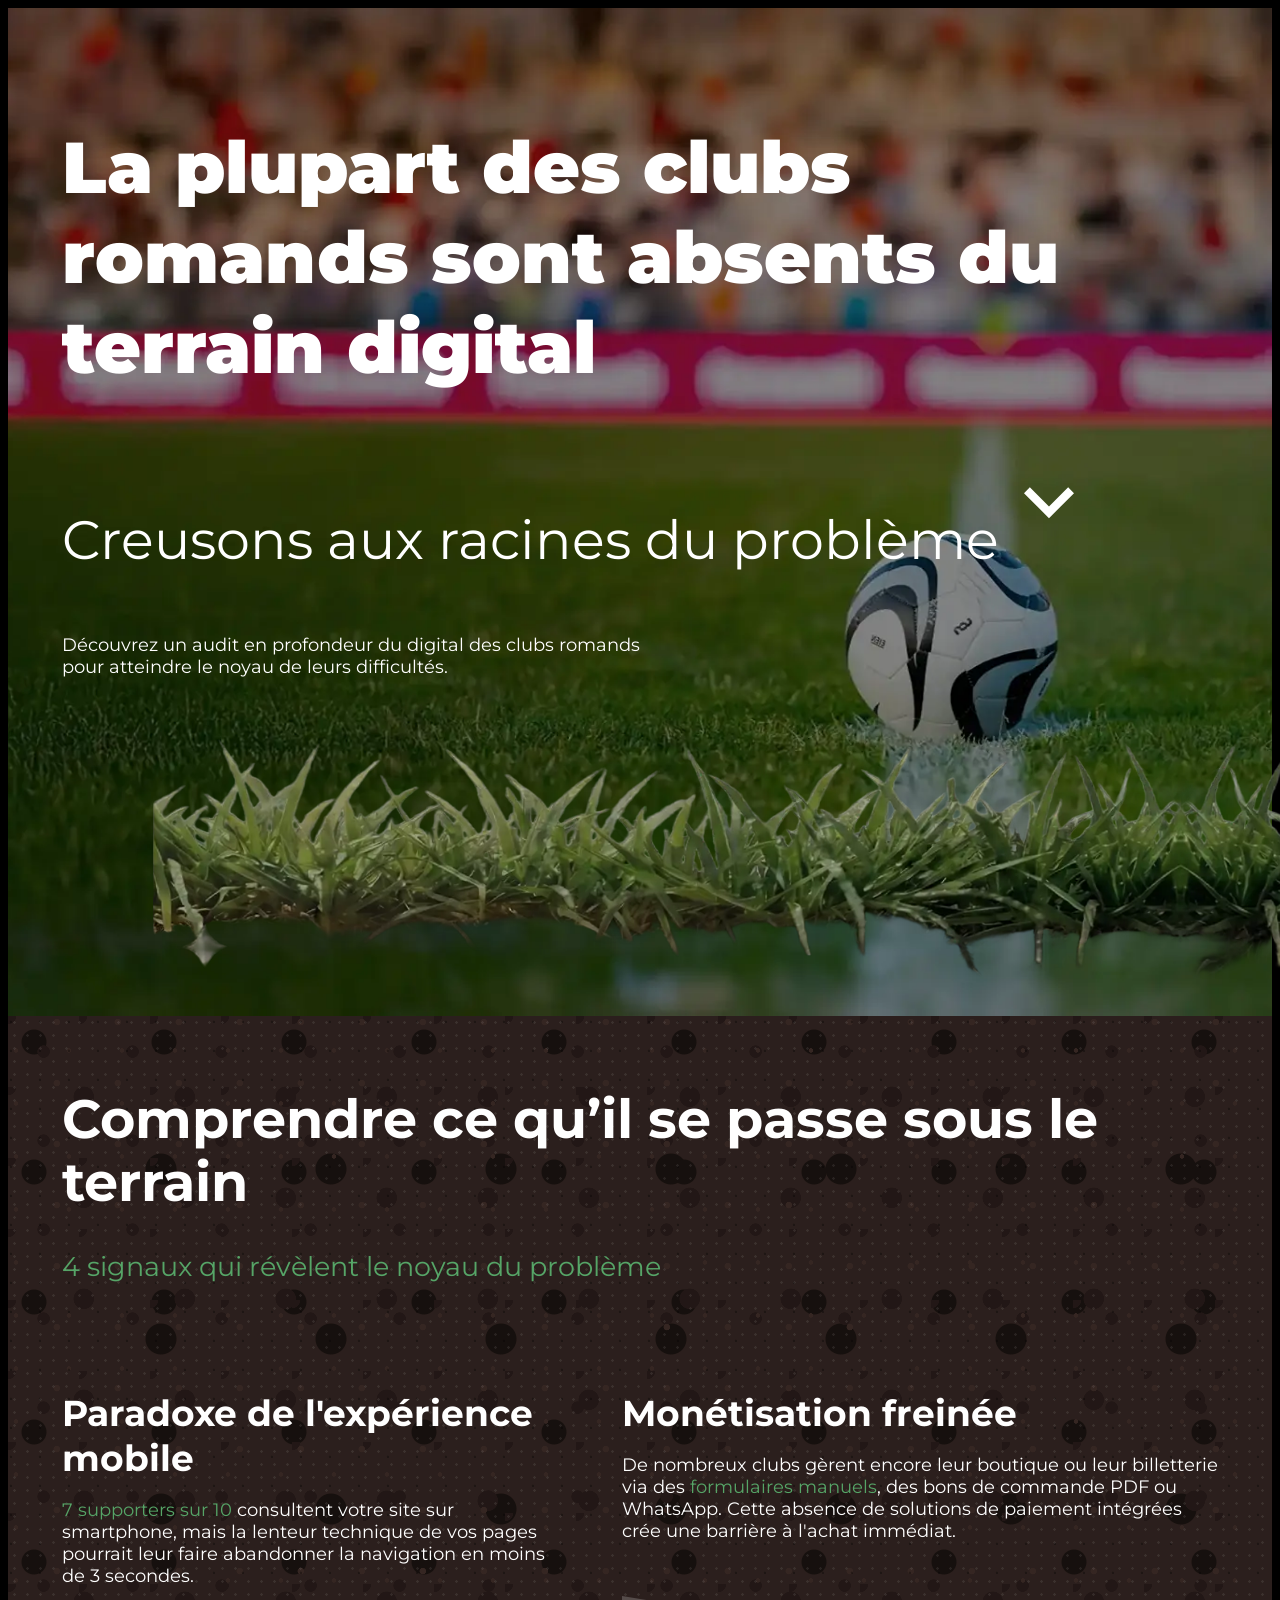
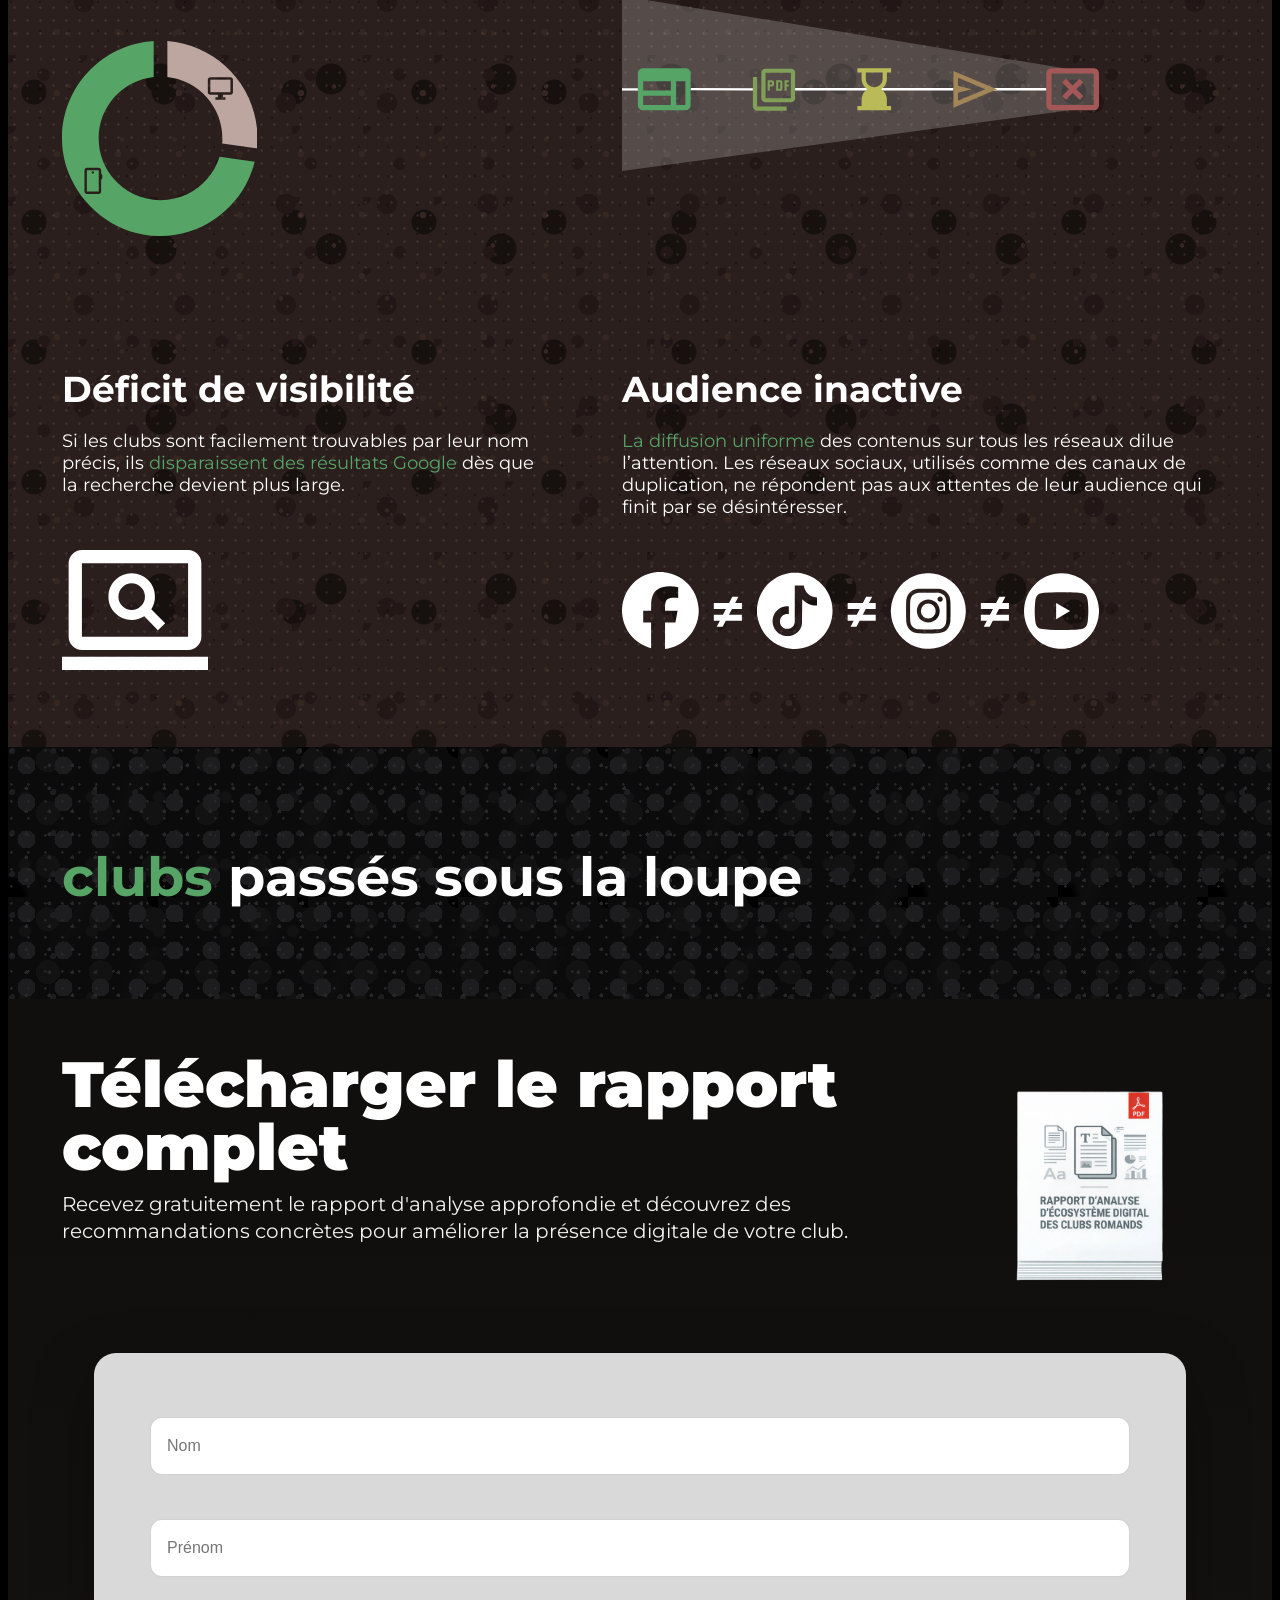
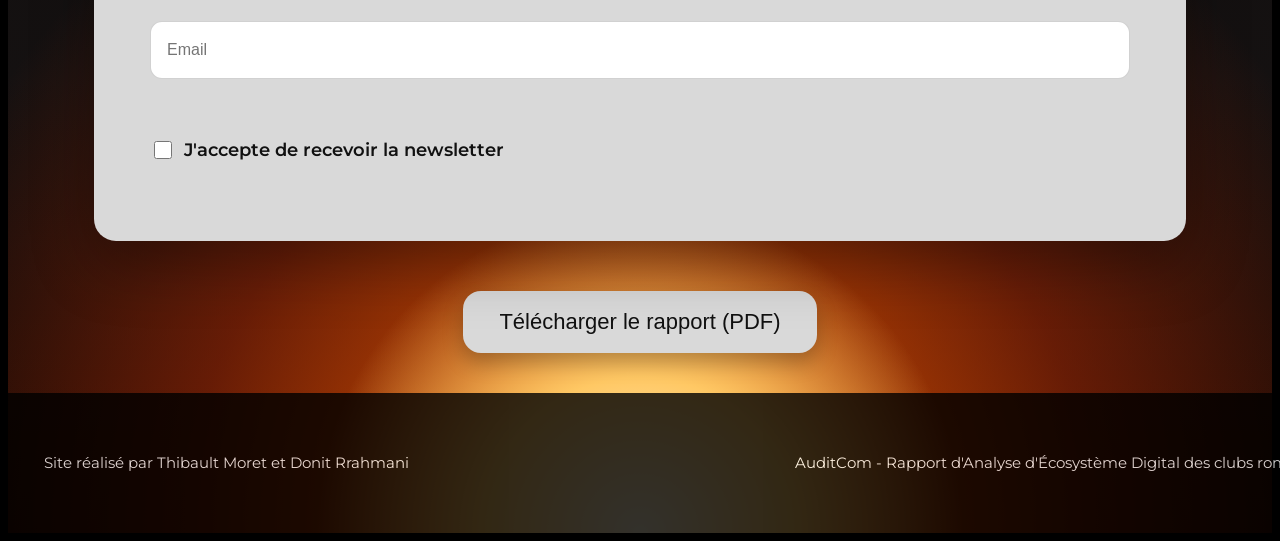
==== commit a1f484d6: "Final commit - corrections mineures" ====
--- a/index.html
+++ b/index.html
@@ -5,6 +5,8 @@
     <meta charset="UTF-8">
     <meta name="viewport" content="width=device-width, initial-scale=1.0">
     <title>Rapport d'analyse d'écosystème digital des clubs de football romands</title>
+    <meta name="description"
+        content="Téléchargez le rapport d'analyse gratuit sur la présence digitale des clubs de football romands. Audit UX, SEO et réseaux sociaux.">
     <link rel="stylesheet" href="css/style.css">
     <script src="src/main.js" type="module" defer></script>
 
@@ -32,7 +34,7 @@
                 <img src="img/arrow_down.svg" alt="Voir les équipes">
             </a>
         </div>
-        <p>Un audit en profondeur du digital des clubs romands pour atteindre le noyau de leurs difficultés.</p>
+        <p>Découvrez un audit en profondeur du digital des clubs romands pour atteindre le noyau de leurs difficultés.</p>
         <img src="img/grass-hero.webp" class="divider-img">
 
     </section>
@@ -46,7 +48,8 @@
                     de vos pages
                     pourrait
                     leur faire abandonner la navigation en moins de 3 secondes.</p>
-                <img src="img/graphic.svg" alt="Graphique des supports digitaux">
+                <img src="img/graphic.svg"
+                    alt="Graphique montrant la répartition du trafic mobile vs desktop des clubs suisses">
             </div>
             <div id="conversion-tunel" class="insight">
                 <h3>Monétisation freinée</h3>
@@ -77,20 +80,20 @@
     </section>
     <section id="teams" class="stone-background">
         <!-- data-bind-global="count" : Affiche le nombre total de rapports (métadonnées globales) -->
-        <h2><span data-bind-global="count"></span> clubs passés sous la loupe</h2>
+        <h2><strong data-bind-global="count"></strong> <strong>clubs</strong> passés sous la loupe</h2>
         <!-- id="teamList" : Conteneur où seront ajoutés dynamiquement les éléments de l'équipe. Le nom de cet ID ne doit pas être modifié. -->
         <div id="teamList">
         </div>
     </section>
     <section id="download" class="form-background">
         <div class="download-title">
-        <div class="download-intro">
-            <h2>Télécharger le rapport complet</h2>
-            <p>Recevez gratuitement le rapport d'analyse approfondie et découvrez des recommandations concrètes pour
-                améliorer la
-                présence digitale de votre club.</p>
-        </div>
-        <img src="img/report.png" alt="Icône du rapport en pdf">
+            <div class="download-intro">
+                <h2>Télécharger le rapport complet</h2>
+                <p>Recevez gratuitement le rapport d'analyse approfondie et découvrez des recommandations concrètes pour
+                    améliorer la
+                    présence digitale de votre club.</p>
+            </div>
+            <img src="img/report.png" alt="Icône du rapport en pdf">
         </div>
         <!-- id="messageContainer" : Conteneur pour afficher les messages de succès ou d'erreur. Le nom de cet ID ne doit pas être modifié. -->
         <div id="messageContainer">
@@ -102,7 +105,7 @@
             <input type="text" name="firstName" placeholder="Prénom">
             <input type="email" name="email" placeholder="Email">
             <input type="checkbox" name="newsletterAgreement" id="consent">
-            <label for="consent">Je souhaite recevoir la newsletter</label>
+            <label for="consent">J'accepte de recevoir la newsletter</label>
         </form>
 
 
--- a/css/style.css
+++ b/css/style.css
@@ -34,6 +34,7 @@
 
     a img {
         position: relative;
+        top: -10px;
         z-index: 3;
         width: 100px;
         justify-self: center;
@@ -58,6 +59,9 @@
 
     h2 {
         margin-bottom: calc(2*var(--space));
+        strong {
+            font-weight: var(--bold);
+        }
     }
 
     div {
